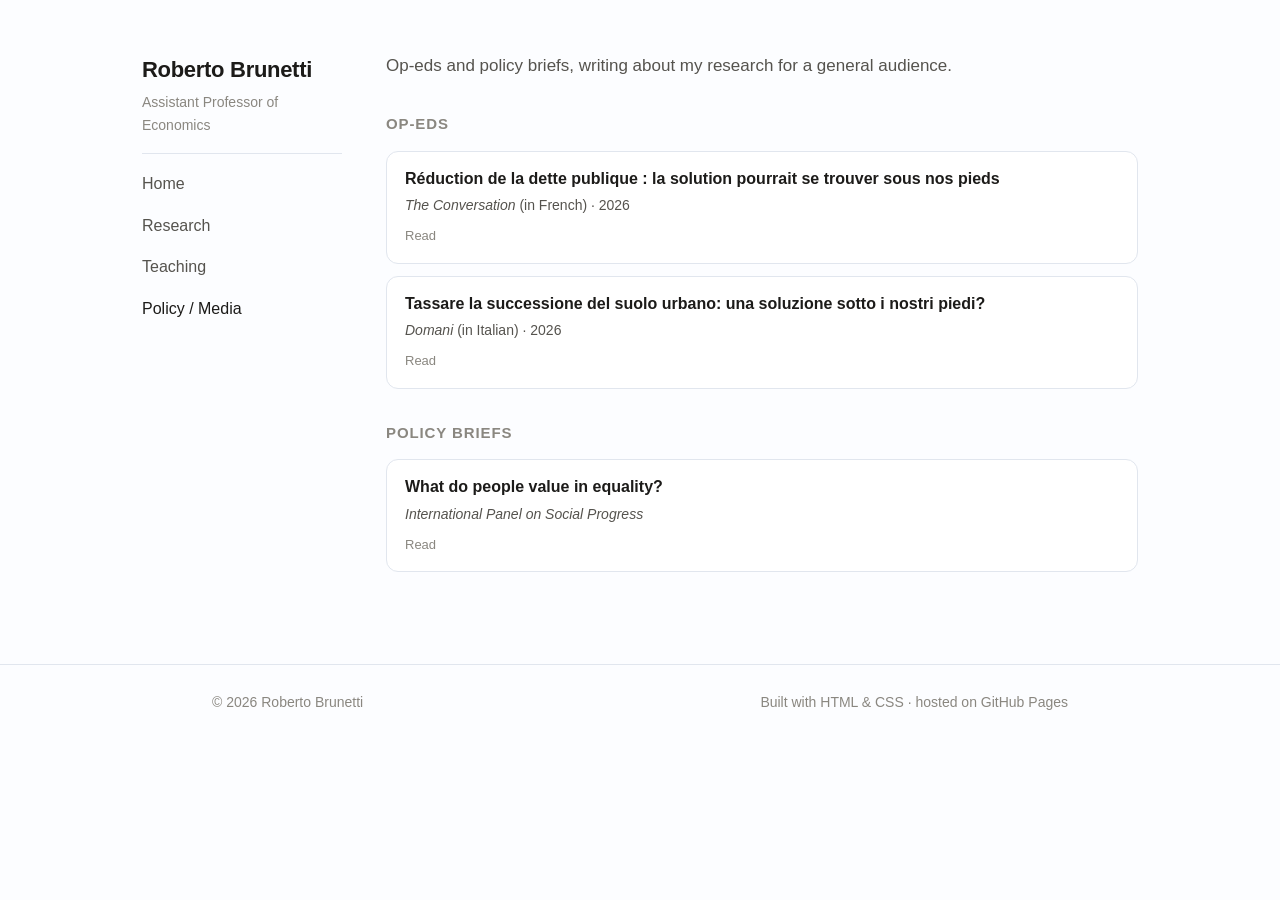
==== policy.html @ 7a4c2395 "News document links, teaching material pairing, more quotes, title-case titles - News items on home " ====
<!DOCTYPE html>
<html lang="en">
<head>
  <meta charset="UTF-8" />
  <meta name="viewport" content="width=device-width, initial-scale=1.0" />
  <title>Policy / Media — Roberto Brunetti</title>
  <meta name="description" content="Op-eds and policy briefs by Roberto Brunetti for a general audience." />
  <link rel="icon" href="data:image/svg+xml,<svg xmlns='http://www.w3.org/2000/svg' viewBox='0 0 100 100'><text y='.9em' font-size='90'>📘</text></svg>" />
  <link rel="stylesheet" href="assets/css/style.css?v=10" />
</head>
<body>
  <main class="page">
    <aside class="page-left">
      <h1>Roberto Brunetti</h1>
      <p class="role">Assistant Professor of Economics</p>
      <nav class="home-nav">
        <a href="index.html">Home</a>
        <a href="research.html">Research</a>
        <a href="teaching.html">Teaching</a>
        <a href="policy.html" class="active">Policy / Media</a>
      </nav>
    </aside>

    <div class="page-content">
      <p style="color:var(--text-secondary); margin:0 0 4px; max-width:60ch;">Op-eds and policy briefs, writing about my research for a general audience.</p>

      <h3 class="group">Op-eds</h3>
      <div class="pub-list">
        <article class="pub">
          <div class="pub-body">
            <p class="title">Réduction de la dette publique : la solution pourrait se trouver sous nos pieds</p>
            <p class="meta"><span class="venue">The Conversation</span> (in French) · 2026</p>
            <div class="pub-links"><a href="https://theconversation.com/reduction-de-la-dette-publique-la-solution-pourrait-se-trouver-sous-nos-pieds-283218" target="_blank" rel="noopener">Read</a></div>
          </div>
        </article>
        <article class="pub">
          <div class="pub-body">
            <p class="title">Tassare la successione del suolo urbano: una soluzione sotto i nostri piedi?</p>
            <p class="meta"><span class="venue">Domani</span> (in Italian) · 2026</p>
            <div class="pub-links"><a href="https://www.editorialedomani.it/economia/tassare-successione-suolo-urbano-soluzione-nostri-piedi--p7pt1exl" target="_blank" rel="noopener">Read</a></div>
          </div>
        </article>
      </div>

      <h3 class="group">Policy briefs</h3>
      <div class="pub-list">
        <article class="pub">
          <div class="pub-body">
            <p class="title">What do people value in equality?</p>
            <p class="meta"><span class="venue">International Panel on Social Progress</span></p>
            <div class="pub-links"><a href="https://ipsp.org/ressources/policy-brief-2/" target="_blank" rel="noopener">Read</a></div>
          </div>
        </article>
      </div>
    </div>
  </main>

  <footer class="site-footer">
    <div class="container" style="display:flex; justify-content:space-between; width:100%; flex-wrap:wrap; gap:10px;">
      <span>© 2026 Roberto Brunetti</span>
      <span>Built with HTML &amp; CSS · hosted on GitHub Pages</span>
    </div>
  </footer>
</body>
</html>
---- assets/css/style.css ----
/* ============================================================
   Roberto Brunetti — academic website
   Design tokens + base styles.
   ============================================================ */

:root {
  --max-width: 900px;

  /* light theme */
  --bg: #fcfdff;            /* barely-there cool blue */
  --surface: #ffffff;
  --text: #1c1b19;
  --text-secondary: #55534e;
  --text-muted: #8a8780;
  --border: #e1e6ee;
  --border-strong: #ccd3df;
  --accent: #8a2f43;        /* burgundy */
  --accent-bg: #f6e9ed;
  --accent-text: #7a293b;

  --radius: 10px;
  --font-sans: -apple-system, BlinkMacSystemFont, "Segoe UI", Roboto, Helvetica, Arial, sans-serif;
  --font-serif: Georgia, "Times New Roman", serif;
}

* { box-sizing: border-box; }

html { scroll-behavior: smooth; }

body {
  margin: 0;
  background: var(--bg);
  color: var(--text);
  font-family: var(--font-sans);
  font-size: 17px;
  line-height: 1.65;
  -webkit-font-smoothing: antialiased;
  text-rendering: optimizeLegibility;
}

a { color: var(--accent-text); text-decoration: none; }
a:hover { font-style: italic; }

.container {
  max-width: var(--max-width);
  margin: 0 auto;
  padding: 0 22px;
}

/* ---------- header / nav ---------- */
.site-header {
  border-bottom: 1px solid var(--border);
  background: color-mix(in srgb, var(--bg) 85%, transparent);
  position: sticky;
  top: 0;
  z-index: 10;
  backdrop-filter: saturate(1.2) blur(8px);
}
.nav {
  display: flex;
  align-items: center;
  justify-content: space-between;
  gap: 8px 16px;
  flex-wrap: wrap;
  min-height: 58px;
}
.nav-brand { font-weight: 600; font-size: 16px; color: var(--text); }
.nav-brand:hover { text-decoration: none; }
.nav-links { display: flex; align-items: center; flex-wrap: wrap; gap: 4px; }
.nav-links a {
  color: var(--text-secondary);
  padding: 6px 11px;
  border-radius: var(--radius);
  font-size: 15px;
}
.nav-links a:hover { color: var(--text); background: var(--surface); text-decoration: none; }
.nav-links a.active { color: var(--text); font-weight: 500; }

/* ---------- home layout: sidebar + content ---------- */
.layout {
  display: grid;
  grid-template-columns: 205px 1fr;
  gap: 46px;
  align-items: start;
  padding-top: 44px;
}
.sidebar { position: sticky; top: 78px; }

.hero-photo {
  width: 178px; height: 178px;
  border-radius: 50%;
  overflow: hidden;
  border: 1px solid var(--border);
  background: var(--accent-bg);
  margin-bottom: 18px;
  transform: translateZ(0);
  isolation: isolate;
}
.hero-photo img {
  display: block;
  width: 100%; height: 100%;
  object-fit: cover;
  object-position: 50% 0%;
  transform: translateX(-3px) scale(1.85);
  transform-origin: 50% 36%;
}

.sidebar h1 { margin: 0 0 5px; font-size: 23px; font-weight: 600; letter-spacing: -0.3px; }
.role { margin: 0 0 3px; font-size: 16px; color: var(--text-secondary); }
.affil { margin: 0; font-size: 14px; color: var(--text-muted); line-height: 1.5; }
.lead { margin: 0 0 16px; font-size: 17px; }

.side-links {
  display: flex; flex-direction: column; gap: 1px;
  margin-top: 18px;
  border-top: 1px solid var(--border);
  padding-top: 12px;
}
.side-links a {
  display: flex; align-items: center; gap: 11px;
  padding: 7px 6px;
  font-size: 15px;
  color: var(--text-secondary);
  border-radius: 7px;
}
.side-links a:hover { color: var(--text); background: var(--surface); text-decoration: none; }
.side-links svg { width: 17px; height: 17px; flex-shrink: 0; }

@media (max-width: 720px) {
  .layout { grid-template-columns: 1fr; gap: 28px; padding-top: 30px; }
  .sidebar { position: static; }
  .hero-photo { width: 160px; height: 160px; }
  .side-links { max-width: 320px; }
}

/* ---------- home: three-column landing ---------- */
.home {
  max-width: 1040px;
  margin: 0 auto;
  padding: 52px 22px;
  display: grid;
  grid-template-columns: 200px minmax(0, 1fr) 190px;
  gap: 44px;
  align-items: start;
}
.home-left { position: sticky; top: 32px; }
.home-left .hero-photo { width: 168px; height: 168px; margin-bottom: 16px; }
.home-left h1 { margin: 0 0 3px; font-size: 22px; font-weight: 600; letter-spacing: -0.3px; }
.home-left .role { margin: 0 0 16px; font-size: 14px; color: var(--text-muted); }
.home-nav { display: flex; flex-direction: column; gap: 1px; border-top: 1px solid var(--border); padding-top: 10px; }
.home-nav a { padding: 7px 0; font-size: 16px; color: var(--text-secondary); }
.home-nav a:hover { color: var(--text); text-decoration: none; }
.home-nav a.active { color: var(--text); font-weight: 500; }

.home-center { min-width: 0; }
.home-center .intro { margin-bottom: 24px; }
.home-center h2 { font-size: 20px; font-weight: 600; margin: 0 0 12px; }
.news-box {
  max-height: 222px;
  overflow-y: auto;
  border: 1px solid var(--border);
  border-radius: 12px;
  background: var(--surface);
  padding: 2px 16px;
}

.home-right { position: sticky; top: 32px; }
.home-right .links-label { margin: 0 0 6px; font-size: 13px; text-transform: uppercase; letter-spacing: 0.06em; color: var(--text-muted); }
.home-right .side-links { border-top: none; margin-top: 0; padding-top: 0; }

@media (max-width: 820px) {
  .home { grid-template-columns: 1fr; gap: 30px; padding-top: 34px; }
  .home-left, .home-right { position: static; }
  .news-box { max-height: 240px; }
  .home-right .side-links { max-width: 340px; }
}

/* ---------- inner-page layout: left nav + content ---------- */
.page {
  max-width: 1040px;
  margin: 0 auto;
  padding: 52px 22px;
  display: grid;
  grid-template-columns: 200px minmax(0, 1fr);
  gap: 44px;
  align-items: start;
}
.page-left { position: sticky; top: 32px; }
.page-left h1 { margin: 0 0 3px; font-size: 22px; font-weight: 600; letter-spacing: -0.3px; }
.page-left .role { margin: 0 0 16px; font-size: 14px; color: var(--text-muted); }
.page-content { min-width: 0; }
.page-content > :first-child { margin-top: 0; }

@media (max-width: 820px) {
  .page { grid-template-columns: 1fr; gap: 24px; padding-top: 34px; }
  .page-left { position: static; }
}

/* ---------- sections ---------- */
section { padding: 30px 0; }
[id] { scroll-margin-top: 74px; }

/* ---------- research page accents ---------- */
.research .group { color: var(--accent-text); }
.research .pub .venue { color: var(--accent-text); }
.section-head {
  display: flex; align-items: baseline; justify-content: space-between;
  border-top: 1px solid var(--border);
  padding-top: 24px;
  margin-bottom: 18px;
}
.section-head h2 { margin: 0; font-size: 21px; font-weight: 600; }
.section-head a { font-size: 14px; }
h2.standalone { font-size: 21px; font-weight: 600; margin: 0 0 18px; }
h3.group { font-size: 15px; font-weight: 600; color: var(--text-muted); text-transform: uppercase; letter-spacing: 0.06em; margin: 32px 0 14px; }

/* ---------- publication cards ---------- */
.pub-list { display: flex; flex-direction: column; gap: 12px; }
.pub {
  background: var(--surface);
  border: 1px solid var(--border);
  border-radius: 12px;
  padding: 16px 18px;
  display: flex;
  gap: 14px;
}
.pub .pnum {
  flex-shrink: 0;
  font-size: 15px;
  font-variant-numeric: tabular-nums;
  color: var(--text-muted);
  padding-top: 1px;
}
.pub-body { flex: 1; min-width: 0; }
.pub .title { margin: 0 0 4px; font-size: 16px; font-weight: 600; line-height: 1.4; }
.pub .meta { margin: 0; font-size: 14px; color: var(--text-secondary); }
.pub .venue { font-style: italic; }
.pub .status { color: var(--text-secondary); }
.pub .pub-links { margin-top: 8px; display: flex; gap: 12px; flex-wrap: wrap; }
.pub .pub-links a, .abstract-toggle {
  font-size: 13px; color: var(--text-muted);
  background: none; border: none; padding: 0; cursor: pointer;
  font-family: inherit;
  display: inline-flex; align-items: center; gap: 4px;
}
.pub .pub-links a:hover, .abstract-toggle:hover { color: var(--accent-text); text-decoration: none; }
.abstract {
  margin-top: 10px;
  font-size: 14.5px;
  color: var(--text-secondary);
  line-height: 1.6;
  border-left: 2px solid var(--border-strong);
  padding-left: 12px;
  display: none;
}
.abstract.open { display: block; }

/* ---------- news / updates ---------- */
.news { list-style: none; padding: 0; margin: 0; }
.news li { display: flex; gap: 14px; padding: 9px 0; border-bottom: 1px solid var(--border); font-size: 15px; }
.news li:last-child { border-bottom: none; }
.news .date { flex-shrink: 0; width: 78px; color: var(--text-muted); font-size: 14px; font-variant-numeric: tabular-nums; }

/* ---------- interests / generic prose ---------- */
.prose p { margin: 0 0 14px; }
.tags { display: flex; flex-wrap: wrap; gap: 8px; margin-top: 4px; }
.tag { font-size: 14px; padding: 5px 12px; border-radius: 20px; background: var(--surface); border: 1px solid var(--border); color: var(--text-secondary); }

/* ---------- co-authors ---------- */
.coauthors { display: flex; flex-wrap: wrap; gap: 8px; }
.coauthors a, .coauthors span { font-size: 14px; padding: 5px 12px; border-radius: 20px; background: var(--surface); border: 1px solid var(--border); color: var(--text-secondary); }
.coauthors a:hover { color: var(--accent-text); border-color: var(--border-strong); text-decoration: none; }

/* ---------- teaching ---------- */
.course {
  background: var(--surface);
  border: 1px solid var(--border);
  border-radius: 12px;
  padding: 16px 18px;
  margin-bottom: 12px;
}
.course .ctitle { margin: 0 0 3px; font-size: 16px; font-weight: 600; }
.course .cmeta { margin: 0; font-size: 14px; color: var(--text-secondary); }
.course .cdesc { margin: 8px 0 0; font-size: 14.5px; color: var(--text-secondary); }
.materials { margin-top: 12px; }
.materials > summary { cursor: pointer; font-size: 14px; color: var(--text-secondary); list-style: none; }
.materials > summary::-webkit-details-marker { display: none; }
.materials > summary::before { content: "▸ "; font-size: 11px; }
.materials[open] > summary::before { content: "▾ "; }
.materials > summary:hover { color: var(--accent-text); }
.material-list { list-style: none; margin: 10px 0 2px; padding: 0; display: grid; gap: 6px; }
.material-list a { font-size: 14px; color: var(--text-secondary); }
.material-list a:hover { color: var(--accent-text); }

/* ---------- quote generator ---------- */
.quote-box { display: flex; gap: 16px; align-items: flex-start; background: var(--surface); border: 1px solid var(--border); border-radius: 12px; padding: 16px 18px; margin-bottom: 30px; }
.q-portrait { width: 64px; height: 82px; border-radius: 8px; object-fit: cover; object-position: 50% 12%; flex-shrink: 0; border: 1px solid var(--border); }
.quote-box blockquote { margin: 0; flex: 1; min-width: 0; }
.q-primary { margin: 0 0 6px; font-family: var(--font-serif); font-style: italic; font-size: 16px; color: var(--text); line-height: 1.6; white-space: pre-line; }
.q-secondary { margin: 0 0 8px; font-size: 14px; color: var(--text-secondary); line-height: 1.6; }
.q-author { margin: 0; font-size: 13px; color: var(--text-muted); }
.quote-refresh { flex-shrink: 0; background: none; border: 1px solid var(--border-strong); color: var(--text-secondary); width: 34px; height: 34px; border-radius: 8px; cursor: pointer; display: inline-flex; align-items: center; justify-content: center; }
.quote-refresh:hover { color: var(--accent-text); border-color: var(--text-muted); }
.quote-refresh svg { width: 16px; height: 16px; }

/* ---------- CV embed ---------- */
.cv-frame {
  width: 100%; height: 80vh;
  border: 1px solid var(--border);
  border-radius: 12px;
  background: var(--surface);
}

/* ---------- footer ---------- */
.site-footer {
  border-top: 1px solid var(--border);
  margin-top: 40px;
  padding: 26px 0;
  color: var(--text-muted);
  font-size: 14px;
  display: flex;
  justify-content: space-between;
  flex-wrap: wrap;
  gap: 10px;
}
.site-footer a { color: var(--text-muted); }
.site-footer a:hover { color: var(--text-secondary); }

/* ---------- responsive ---------- */
@media (max-width: 620px) {
  body { font-size: 16px; }
  .nav-links a { padding: 6px 8px; font-size: 14px; }
  .nav-brand { font-size: 15px; }
  .pub { flex-direction: column; gap: 8px; }
  .pub .pnum { align-self: flex-start; }
}
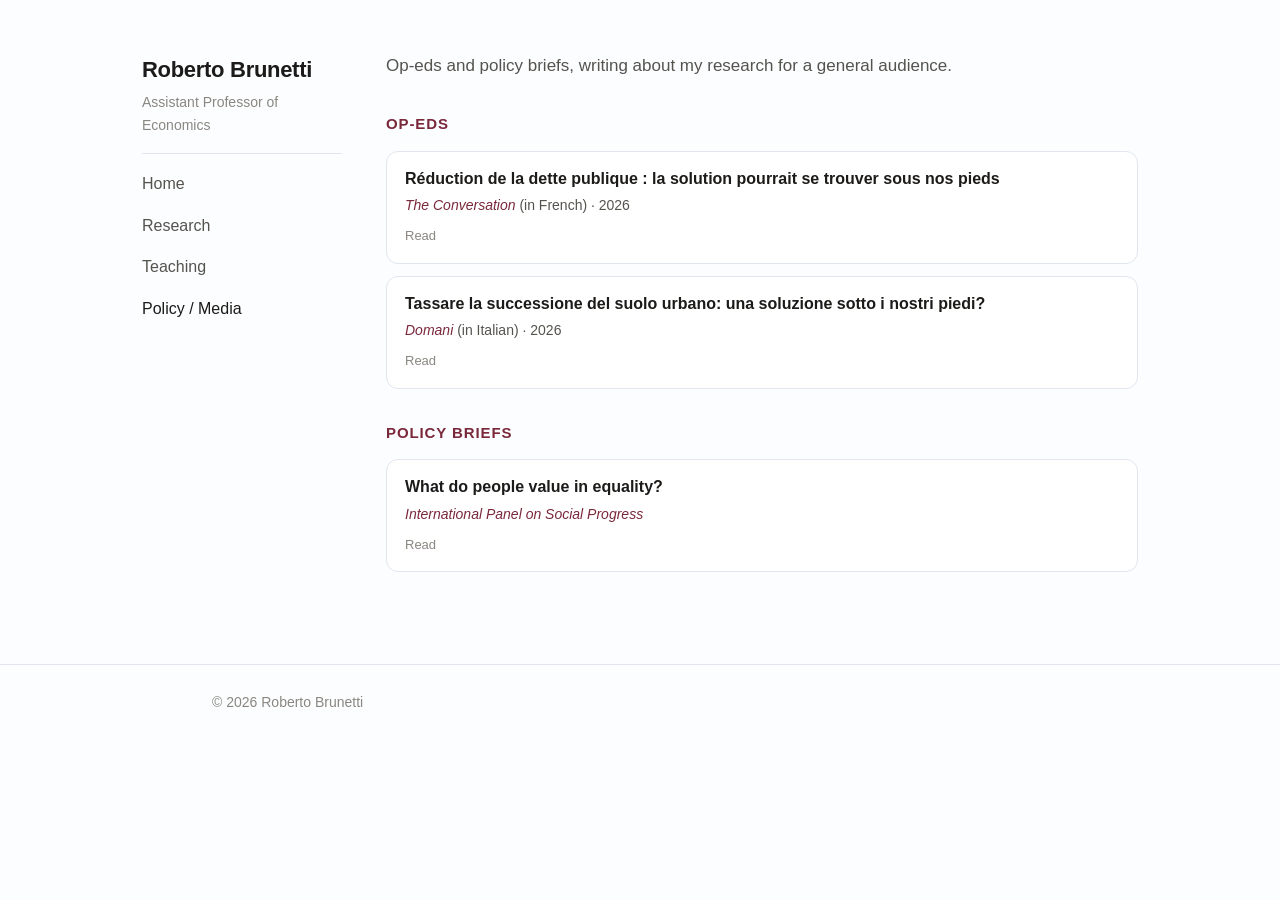
==== commit 9c832b80: "Fix quote script, unify red headings, news/footer tweaks, lambda favicon - Fix broken multi-line str" ====
--- a/policy.html
+++ b/policy.html
@@ -5,7 +5,7 @@
   <meta name="viewport" content="width=device-width, initial-scale=1.0" />
   <title>Policy / Media — Roberto Brunetti</title>
   <meta name="description" content="Op-eds and policy briefs by Roberto Brunetti for a general audience." />
-  <link rel="icon" href="data:image/svg+xml,<svg xmlns='http://www.w3.org/2000/svg' viewBox='0 0 100 100'><text y='.9em' font-size='90'>📘</text></svg>" />
+  <link rel="icon" href="data:image/svg+xml,<svg xmlns='http://www.w3.org/2000/svg' viewBox='0 0 32 32'><text x='16' y='24' text-anchor='middle' font-family='Georgia, serif' font-size='24' fill='%238a2f43'>λ</text></svg>" />
   <link rel="stylesheet" href="assets/css/style.css?v=10" />
 </head>
 <body>
@@ -58,7 +58,6 @@
   <footer class="site-footer">
     <div class="container" style="display:flex; justify-content:space-between; width:100%; flex-wrap:wrap; gap:10px;">
       <span>© 2026 Roberto Brunetti</span>
-      <span>Built with HTML &amp; CSS · hosted on GitHub Pages</span>
     </div>
   </footer>
 </body>
--- a/assets/css/style.css
+++ b/assets/css/style.css
@@ -200,9 +200,9 @@
 section { padding: 30px 0; }
 [id] { scroll-margin-top: 74px; }
 
-/* ---------- research page accents ---------- */
-.research .group { color: var(--accent-text); }
-.research .pub .venue { color: var(--accent-text); }
+/* ---------- red accents on inner pages ---------- */
+.page-content .group { color: var(--accent-text); }
+.page-content .pub .venue { color: var(--accent-text); }
 .section-head {
   display: flex; align-items: baseline; justify-content: space-between;
   border-top: 1px solid var(--border);
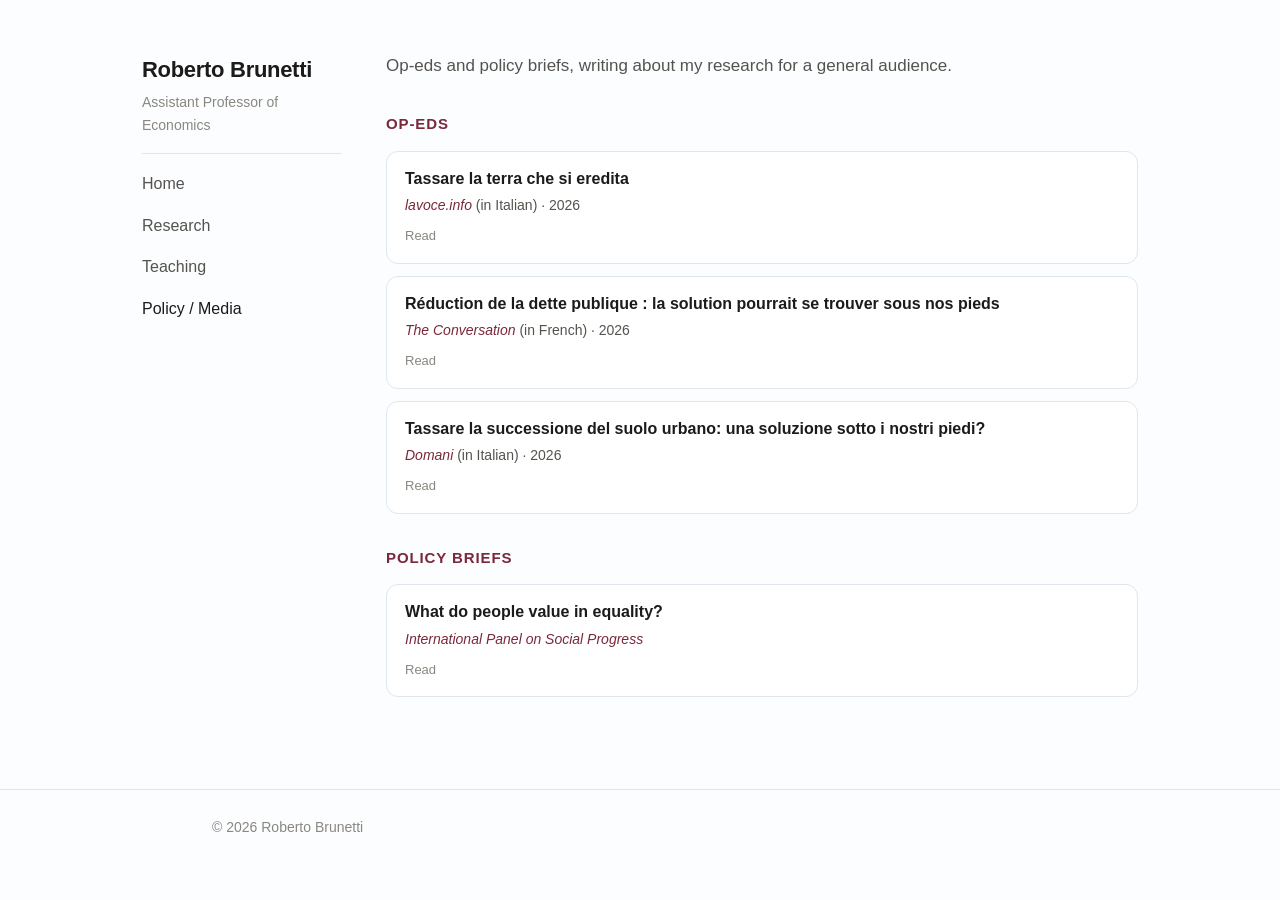
==== commit 272a80fe: "Add lavoce.info op-ed; drop voting-methods news entry Co-Authored-By: Claude Opus 5 (1M context) <no" ====
--- a/policy.html
+++ b/policy.html
@@ -3,10 +3,18 @@
 <head>
   <meta charset="UTF-8" />
   <meta name="viewport" content="width=device-width, initial-scale=1.0" />
+  <!-- Google tag (gtag.js) -->
+  <script async src="https://www.googletagmanager.com/gtag/js?id=G-P86D275VTE"></script>
+  <script>
+    window.dataLayer = window.dataLayer || [];
+    function gtag(){dataLayer.push(arguments);}
+    gtag('js', new Date());
+    gtag('config', 'G-P86D275VTE');
+  </script>
   <title>Policy / Media — Roberto Brunetti</title>
   <meta name="description" content="Op-eds and policy briefs by Roberto Brunetti for a general audience." />
-  <link rel="icon" href="data:image/svg+xml,<svg xmlns='http://www.w3.org/2000/svg' viewBox='0 0 32 32'><text x='16' y='24' text-anchor='middle' font-family='Georgia, serif' font-size='24' fill='%238a2f43'>λ</text></svg>" />
-  <link rel="stylesheet" href="assets/css/style.css?v=10" />
+  <link rel="icon" type="image/svg+xml" sizes="any" href="favicon.svg" />
+  <link rel="stylesheet" href="assets/css/style.css?v=12" />
 </head>
 <body>
   <main class="page">
@@ -26,6 +34,13 @@
 
       <h3 class="group">Op-eds</h3>
       <div class="pub-list">
+        <article class="pub">
+          <div class="pub-body">
+            <p class="title">Tassare la terra che si eredita</p>
+            <p class="meta"><span class="venue">lavoce.info</span> (in Italian) · 2026</p>
+            <div class="pub-links"><a href="https://lavoce.info/archives/112115/tassare-la-terra-che-si-eredita/" target="_blank" rel="noopener">Read</a></div>
+          </div>
+        </article>
         <article class="pub">
           <div class="pub-body">
             <p class="title">Réduction de la dette publique : la solution pourrait se trouver sous nos pieds</p>
--- a/assets/css/style.css
+++ b/assets/css/style.css
@@ -88,7 +88,7 @@
 
 .hero-photo {
   width: 178px; height: 178px;
-  border-radius: 50%;
+  border-radius: 14px;
   overflow: hidden;
   border: 1px solid var(--border);
   background: var(--accent-bg);
@@ -152,7 +152,7 @@
 .home-nav a:hover { color: var(--text); text-decoration: none; }
 .home-nav a.active { color: var(--text); font-weight: 500; }
 
-.home-center { min-width: 0; }
+.home-center { min-width: 0; padding-top: 0; }
 .home-center .intro { margin-bottom: 24px; }
 .home-center h2 { font-size: 20px; font-weight: 600; margin: 0 0 12px; }
 .news-box {
